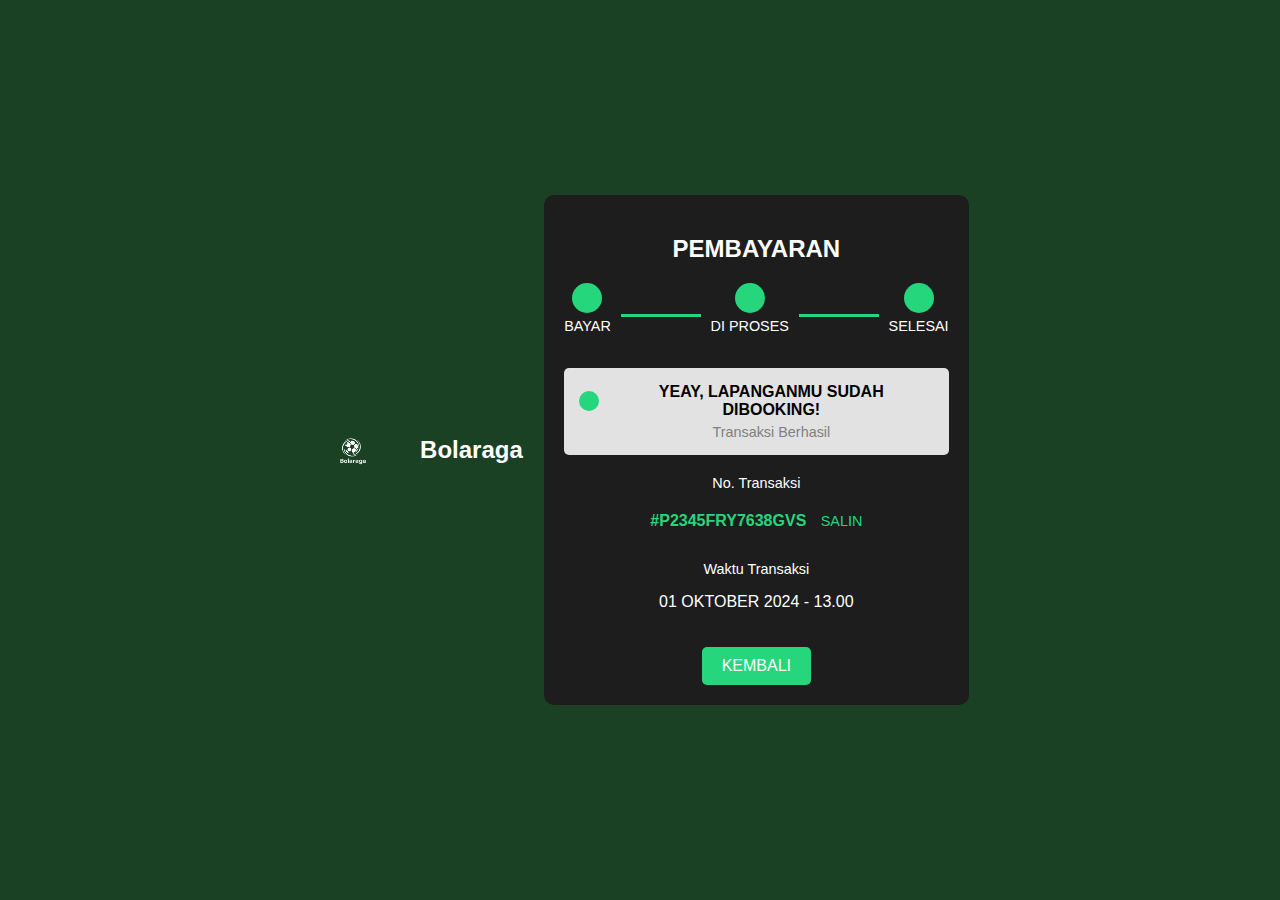
==== buktipembayaran.html @ 3dee5650 "Add files via upload" ====
<!DOCTYPE html>
<html lang="id">
<head>
  <meta charset="UTF-8">
  <meta name="viewport" content="width=device-width, initial-scale=1.0">
  <link rel="stylesheet" href="styles.css">
  <title>Pembayaran</title>
</head>
<body style="background-color: #1B4125; font-family: Arial, sans-serif; margin: 0; padding: 0;">
  <header style="padding: 20px; display: flex; align-items: center;">
    <img src="logo.png" alt="Logo Bolaraga" style="height: 50px; margin-right: 10px;">
    <h1 style="color: white; margin: 0; font-size: 1.5em;">Bolaraga</h1>
  </header>

  <main style="display: flex; justify-content: center; align-items: center; height: calc(100vh - 70px);">
    <div style="background-color: #1D1D1D; padding: 20px; border-radius: 10px; width: 90%; max-width: 400px; text-align: center;">
      <h2 style="color: white; font-size: 1.5em; margin-bottom: 20px;">PEMBAYARAN</h2>
      
      <!-- Status Bar -->
      <div style="display: flex; justify-content: space-between; align-items: center; margin-bottom: 20px;">
        <div style="text-align: center;">
          <div style="width: 30px; height: 30px; background-color: #26D67D; border-radius: 50%; margin: 0 auto;"></div>
          <p style="color: white; font-size: 0.9em; margin-top: 5px;">BAYAR</p>
        </div>
        <div style="flex-grow: 1; height: 3px; background-color: #26D67D; margin: 0 10px;"></div>
        <div style="text-align: center;">
          <div style="width: 30px; height: 30px; background-color: #26D67D; border-radius: 50%; margin: 0 auto;"></div>
          <p style="color: white; font-size: 0.9em; margin-top: 5px;">DI PROSES</p>
        </div>
        <div style="flex-grow: 1; height: 3px; background-color: #26D67D; margin: 0 10px;"></div>
        <div style="text-align: center;">
          <div style="width: 30px; height: 30px; background-color: #26D67D; border-radius: 50%; margin: 0 auto;"></div>
          <p style="color: white; font-size: 0.9em; margin-top: 5px;">SELESAI</p>
        </div>
      </div>

      <!-- Transaksi Berhasil -->
      <div style="background-color: #E2E2E2; padding: 15px; border-radius: 5px; margin-bottom: 20px;">
        <div style="display: flex; align-items: center; gap: 10px;">
          <div style="width: 20px; height: 20px; background-color: #26D67D; border-radius: 50%;"></div>
          <p style="margin: 0; font-size: 1em; font-weight: bold;">YEAY, LAPANGANMU SUDAH DIBOOKING!</p>
        </div>
        <p style="margin: 5px 0 0 30px; font-size: 0.9em; color: gray;">Transaksi Berhasil</p>
      </div>

      <!-- Informasi Transaksi -->
      <p style="color: white; font-size: 0.9em; margin-bottom: 5px;">No. Transaksi</p>
      <p style="color: #26D67D; font-size: 1em; font-weight: bold; display: inline-block; margin-right: 10px;">#P2345FRY7638GVS</p>
      <a href="#" style="color: #26D67D; text-decoration: none; font-size: 0.9em;">SALIN</a>
      
      <p style="color: white; font-size: 0.9em; margin: 15px 0 5px;">Waktu Transaksi</p>
      <p style="color: white; font-size: 1em;">01 OKTOBER 2024 - 13.00</p>

      <!-- Tombol Kembali -->
      <a href="beranda.html" style="display: inline-block; margin-top: 20px; padding: 10px 20px; background-color: #26D67D; color: white; font-size: 1em; text-decoration: none; border-radius: 5px;">KEMBALI</a>
    </div>
  </main>
</body>
</html>
---- styles.css ----
/* styles.css */
body {
    margin: 0;
    font-family: Arial, sans-serif;
    display: flex;
    justify-content: center;
    align-items: center;
    height: 100vh;
    background-color: #2b4f35;
}

.container {
    display: flex;
    justify-content: space-between;
    background-color: #ffffff;
    width: 700px;
    border-radius: 8px;
    overflow: hidden;
}

.logo-section {
    background-color: #2b4f35;
    color: #ffffff;
    display: flex;
    flex-direction: column;
    align-items: center;
    justify-content: center;
    padding: 20px;
    flex: 1;
}

.logo {
    width: 100px;
    height: auto;
    margin-bottom: 10px;
}

.logo-section h1 {
    font-size: 24px;
    margin: 0;
}

.login-section {
    flex: 2;
    padding: 30px;
    display: flex;
    flex-direction: column;
    align-items: center;
    justify-content: center;
}

.login-section h2 {
    font-size: 20px;
    margin-bottom: 10px;
    color: #000000;
}

.login-section p {
    margin: 0;
    color: #555555;
    margin-bottom: 20px;
}

.input-field {
    width: 100%;
    padding: 10px;
    margin-bottom: 15px;
    border: 1px solid #cccccc;
    border-radius: 4px;
}

.login-button {
    width: 100%;
    padding: 10px;
    background-color: #4caf50;
    color: #ffffff;
    border: none;
    border-radius: 4px;
    cursor: pointer;
    font-size: 16px;
}

.login-button:hover {
    background-color: #45a049;
}

.links {
    margin-top: 20px;
    text-align: center;
}

.links a {
    color: #4caf50;
    text-decoration: none;
    display: block;
    margin-bottom: 5px;
}

.links a:hover {
    text-decoration: underline;
}
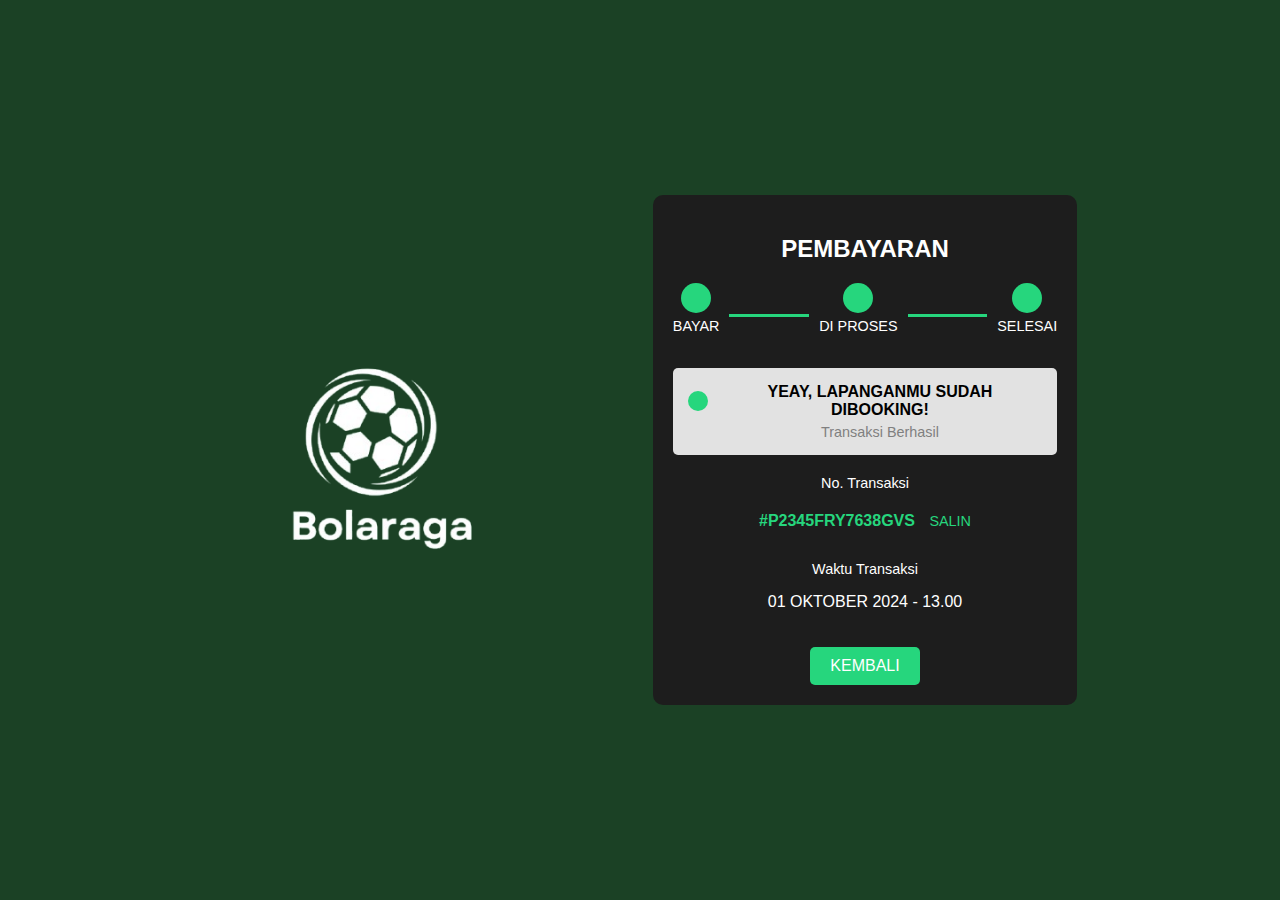
==== commit c17f0307: "Add files via upload" ====
--- a/buktipembayaran.html
+++ b/buktipembayaran.html
@@ -8,8 +8,7 @@
 </head>
 <body style="background-color: #1B4125; font-family: Arial, sans-serif; margin: 0; padding: 0;">
   <header style="padding: 20px; display: flex; align-items: center;">
-    <img src="logo.png" alt="Logo Bolaraga" style="height: 50px; margin-right: 10px;">
-    <h1 style="color: white; margin: 0; font-size: 1.5em;">Bolaraga</h1>
+    <img src="logo.png" alt="Logo Bolaraga" style="height: 350px; margin-right: -150px;">
   </header>
 
   <main style="display: flex; justify-content: center; align-items: center; height: calc(100vh - 70px);">
